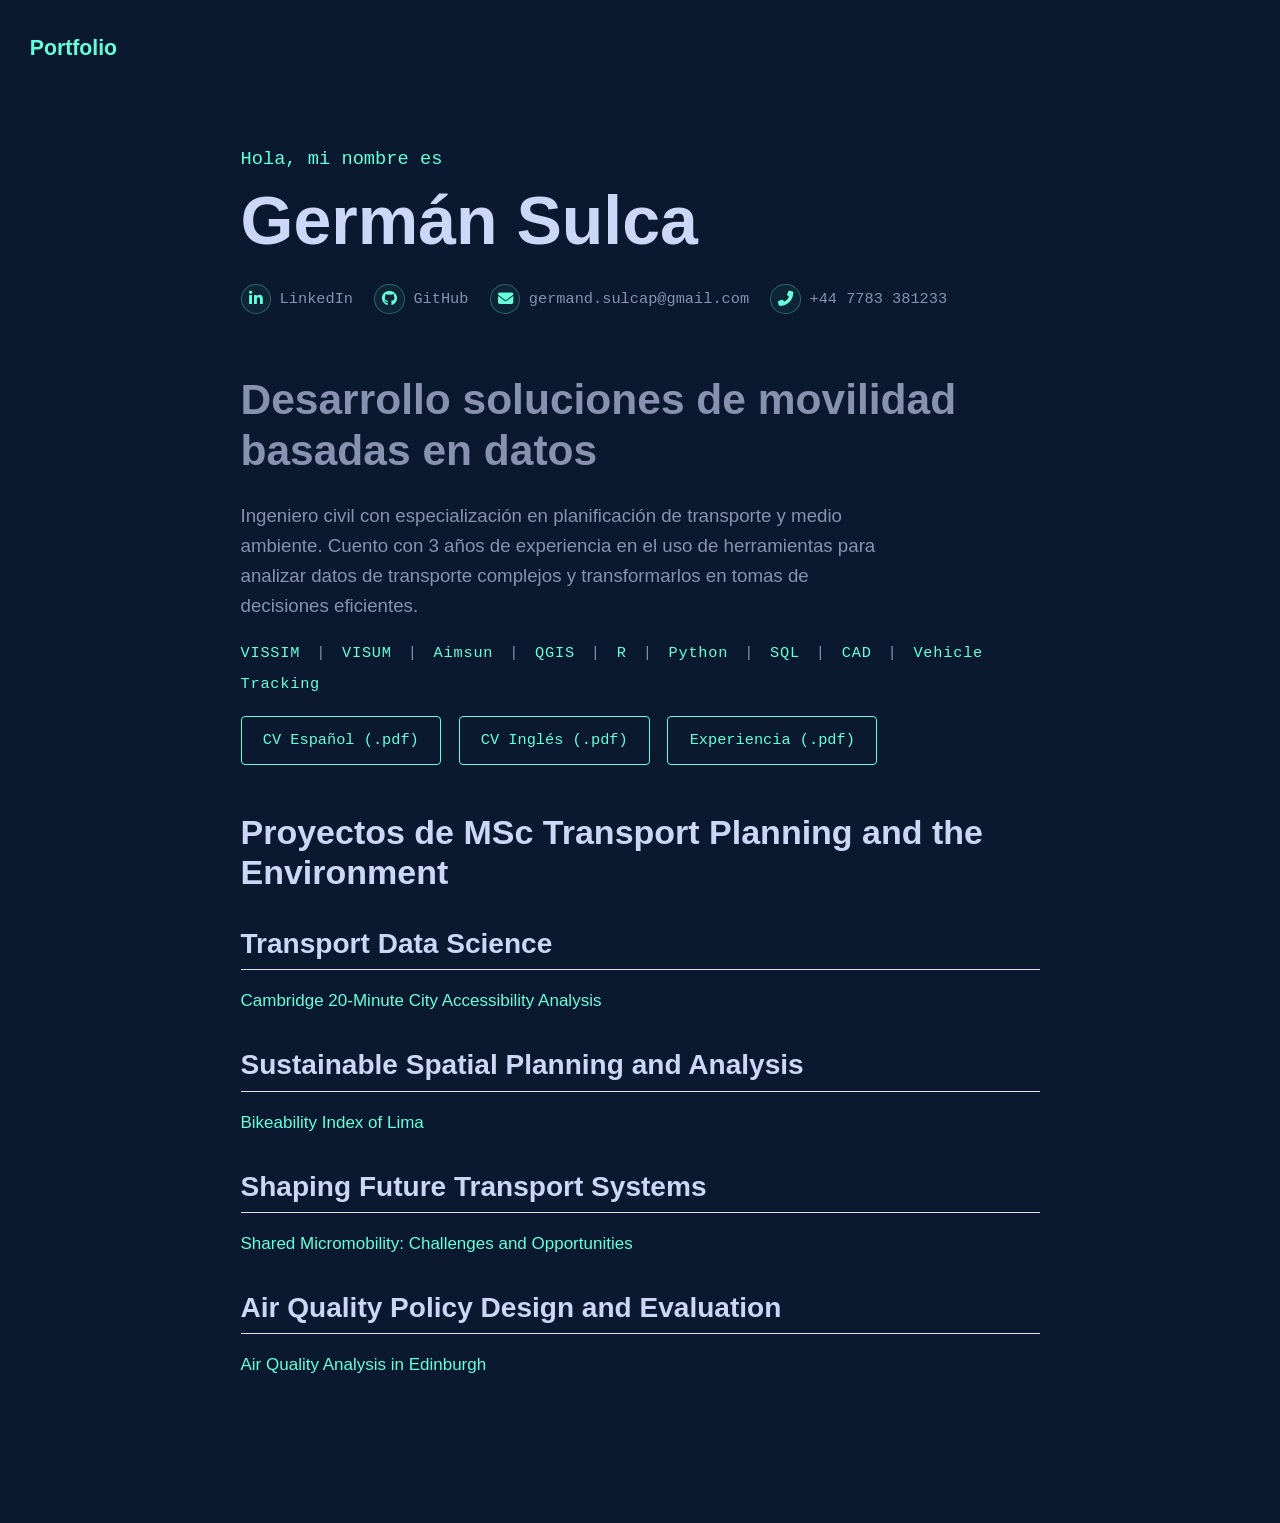
==== docs/index.html @ 1277da09 "5" ====
<!DOCTYPE html>
<html xmlns="http://www.w3.org/1999/xhtml" lang="en" xml:lang="en"><head>

<meta charset="utf-8">
<meta name="generator" content="quarto-1.8.27">

<meta name="viewport" content="width=device-width, initial-scale=1.0, user-scalable=yes">


<title>Portfolio</title>
<style>
code{white-space: pre-wrap;}
span.smallcaps{font-variant: small-caps;}
div.columns{display: flex; gap: min(4vw, 1.5em);}
div.column{flex: auto; overflow-x: auto;}
div.hanging-indent{margin-left: 1.5em; text-indent: -1.5em;}
ul.task-list{list-style: none;}
ul.task-list li input[type="checkbox"] {
  width: 0.8em;
  margin: 0 0.8em 0.2em -1em; /* quarto-specific, see https://github.com/quarto-dev/quarto-cli/issues/4556 */ 
  vertical-align: middle;
}
</style>


<script src="site_libs/quarto-nav/quarto-nav.js"></script>
<script src="site_libs/quarto-nav/headroom.min.js"></script>
<script src="site_libs/clipboard/clipboard.min.js"></script>
<script src="site_libs/quarto-search/autocomplete.umd.js"></script>
<script src="site_libs/quarto-search/fuse.min.js"></script>
<script src="site_libs/quarto-search/quarto-search.js"></script>
<meta name="quarto:offset" content="./">
<script src="site_libs/quarto-html/quarto.js" type="module"></script>
<script src="site_libs/quarto-html/tabsets/tabsets.js" type="module"></script>
<script src="site_libs/quarto-html/axe/axe-check.js" type="module"></script>
<script src="site_libs/quarto-html/popper.min.js"></script>
<script src="site_libs/quarto-html/tippy.umd.min.js"></script>
<script src="site_libs/quarto-html/anchor.min.js"></script>
<link href="site_libs/quarto-html/tippy.css" rel="stylesheet">
<link href="site_libs/quarto-html/quarto-syntax-highlighting-ed96de9b727972fe78a7b5d16c58bf87.css" rel="stylesheet" id="quarto-text-highlighting-styles">
<script src="site_libs/bootstrap/bootstrap.min.js"></script>
<link href="site_libs/bootstrap/bootstrap-icons.css" rel="stylesheet">
<link href="site_libs/bootstrap/bootstrap-29f7817ae2d0412e70c1a08f14d8c6cd.min.css" rel="stylesheet" append-hash="true" id="quarto-bootstrap" data-mode="light">
<script id="quarto-search-options" type="application/json">{
  "location": "navbar",
  "copy-button": false,
  "collapse-after": 3,
  "panel-placement": "end",
  "type": "overlay",
  "limit": 50,
  "keyboard-shortcut": [
    "f",
    "/",
    "s"
  ],
  "show-item-context": false,
  "language": {
    "search-no-results-text": "No results",
    "search-matching-documents-text": "matching documents",
    "search-copy-link-title": "Copy link to search",
    "search-hide-matches-text": "Hide additional matches",
    "search-more-match-text": "more match in this document",
    "search-more-matches-text": "more matches in this document",
    "search-clear-button-title": "Clear",
    "search-text-placeholder": "",
    "search-detached-cancel-button-title": "Cancel",
    "search-submit-button-title": "Submit",
    "search-label": "Search"
  }
}</script>
<link rel="stylesheet" href="https://cdnjs.cloudflare.com/ajax/libs/font-awesome/6.4.0/css/all.min.css">


<link rel="stylesheet" href="styles.css">
</head>

<body class="nav-fixed fullcontent quarto-light">

<div id="quarto-search-results"></div>
  <header id="quarto-header" class="headroom fixed-top">
    <nav class="navbar navbar-expand-lg " data-bs-theme="dark">
      <div class="navbar-container container-fluid">
      <div class="navbar-brand-container mx-auto">
    <a class="navbar-brand" href="./index.html">
    <span class="navbar-title">Portfolio</span>
    </a>
  </div>
        <div class="quarto-navbar-tools tools-end">
</div>
          <div id="quarto-search" class="" title="Search"></div>
      </div> <!-- /container-fluid -->
    </nav>
</header>
<!-- content -->
<div id="quarto-content" class="quarto-container page-columns page-rows-contents page-layout-article page-navbar">
<!-- sidebar -->
<!-- margin-sidebar -->
    
<!-- main -->
<main class="content" id="quarto-document-content"><header id="title-block-header" class="quarto-title-block"></header>




<div style="max-width: 800px; margin-top: 3rem; margin-bottom: 4rem;">
<p class="intro-saludo">
Hola, mi nombre es
</p>
<div class="intro-nombre">
Germán Sulca
</div>
<!-- 4 Iconos de Contacto Debajo de la Presentación -->
<div class="contacto-iconos">
<p><!-- LinkedIn --> <a href="https://www.linkedin.com/in/german-sulca" target="_blank" class="icono-item"> <span class="fa-stack"><i class="fab fa-linkedin-in"></i></span> <span>LinkedIn</span> </a></p>
<p><!-- GitHub --> <a href="https://github.com/weemuk" target="_blank" class="icono-item"> <span class="fa-stack"><i class="fab fa-github"></i></span> <span>GitHub</span> </a></p>
<p><!-- Mail --> <a href="mailto:germand.sulcap@gmail.com" class="icono-item"> <span class="fa-stack"><i class="fas fa-envelope"></i></span> <span>germand.sulcap@gmail.com</span> </a></p>
<p><!-- Móvil --> <a href="tel:+447783381233" class="icono-item"> <span class="fa-stack"><i class="fas fa-phone-alt"></i></span> <span>+44 7783 381233</span> </a></p>
</div>
<div class="intro-subtitulo">
Desarrollo soluciones de movilidad basadas en datos
</div>
<p style="font-size: 1.1rem; max-width: 650px; margin-top: 1.5rem;">
Ingeniero civil con especialización en planificación de transporte y medio ambiente. Cuento con 3 años de experiencia en el uso de herramientas para analizar datos de transporte complejos y transformarlos en tomas de decisiones eficientes.
</p>
<!-- Tira de herramientas -->
<div style="font-family: monospace; font-size: 0.9rem; color: #64ffda; letter-spacing: 0.05em; line-height: 2;">
<p>VISSIM <span style="color: #8892b0; margin: 0 6px;">|</span> VISUM <span style="color: #8892b0; margin: 0 6px;">|</span> Aimsun <span style="color: #8892b0; margin: 0 6px;">|</span> QGIS <span style="color: #8892b0; margin: 0 6px;">|</span> R <span style="color: #8892b0; margin: 0 6px;">|</span> Python <span style="color: #8892b0; margin: 0 6px;">|</span> SQL <span style="color: #8892b0; margin: 0 6px;">|</span> CAD <span style="color: #8892b0; margin: 0 6px;">|</span> Vehicle Tracking</p>
</div>
<!-- Botones de CV y Presentación -->
<div>
<p><a href="cv/cv_German_ES.pdf" target="_blank" class="btn-portfolio">CV Español (.pdf)</a> <a href="cv/cv_German_EN.pdf" target="_blank" class="btn-portfolio">CV Inglés (.pdf)</a> <a href="cv/Presentacion.pdf" target="_blank" class="btn-portfolio">Experiencia (.pdf)</a></p>
</div>
<section id="proyectos-de-msc-transport-planning-and-the-environment" class="level1">
<h1>Proyectos de MSc Transport Planning and the Environment</h1>
<section id="transport-data-science" class="level2">
<h2 class="anchored" data-anchor-id="transport-data-science">Transport Data Science</h2>
<p><a href="data-science/tds.html">Cambridge 20-Minute City Accessibility Analysis</a></p>
</section>
<section id="sustainable-spatial-planning-and-analysis" class="level2">
<h2 class="anchored" data-anchor-id="sustainable-spatial-planning-and-analysis">Sustainable Spatial Planning and Analysis</h2>
<p><a href="spatial-analysis/sspa.html">Bikeability Index of Lima</a></p>
</section>
<section id="shaping-future-transport-systems" class="level2">
<h2 class="anchored" data-anchor-id="shaping-future-transport-systems">Shaping Future Transport Systems</h2>
<p><a href="shaping/shaping.html">Shared Micromobility: Challenges and Opportunities</a></p>
</section>
<section id="air-quality-policy-design-and-evaluation" class="level2">
<h2 class="anchored" data-anchor-id="air-quality-policy-design-and-evaluation">Air Quality Policy Design and Evaluation</h2>
<p><a href="air-quality/AQ.html">Air Quality Analysis in Edinburgh</a></p>


</section>
</section>
</div>

</main> <!-- /main -->
<script id="quarto-html-after-body" type="application/javascript">
  window.document.addEventListener("DOMContentLoaded", function (event) {
    const icon = "";
    const anchorJS = new window.AnchorJS();
    anchorJS.options = {
      placement: 'right',
      icon: icon
    };
    anchorJS.add('.anchored');
    const isCodeAnnotation = (el) => {
      for (const clz of el.classList) {
        if (clz.startsWith('code-annotation-')) {                     
          return true;
        }
      }
      return false;
    }
    const onCopySuccess = function(e) {
      // button target
      const button = e.trigger;
      // don't keep focus
      button.blur();
      // flash "checked"
      button.classList.add('code-copy-button-checked');
      var currentTitle = button.getAttribute("title");
      button.setAttribute("title", "Copied!");
      let tooltip;
      if (window.bootstrap) {
        button.setAttribute("data-bs-toggle", "tooltip");
        button.setAttribute("data-bs-placement", "left");
        button.setAttribute("data-bs-title", "Copied!");
        tooltip = new bootstrap.Tooltip(button, 
          { trigger: "manual", 
            customClass: "code-copy-button-tooltip",
            offset: [0, -8]});
        tooltip.show();    
      }
      setTimeout(function() {
        if (tooltip) {
          tooltip.hide();
          button.removeAttribute("data-bs-title");
          button.removeAttribute("data-bs-toggle");
          button.removeAttribute("data-bs-placement");
        }
        button.setAttribute("title", currentTitle);
        button.classList.remove('code-copy-button-checked');
      }, 1000);
      // clear code selection
      e.clearSelection();
    }
    const getTextToCopy = function(trigger) {
      const outerScaffold = trigger.parentElement.cloneNode(true);
      const codeEl = outerScaffold.querySelector('code');
      for (const childEl of codeEl.children) {
        if (isCodeAnnotation(childEl)) {
          childEl.remove();
        }
      }
      return codeEl.innerText;
    }
    const clipboard = new window.ClipboardJS('.code-copy-button:not([data-in-quarto-modal])', {
      text: getTextToCopy
    });
    clipboard.on('success', onCopySuccess);
    if (window.document.getElementById('quarto-embedded-source-code-modal')) {
      const clipboardModal = new window.ClipboardJS('.code-copy-button[data-in-quarto-modal]', {
        text: getTextToCopy,
        container: window.document.getElementById('quarto-embedded-source-code-modal')
      });
      clipboardModal.on('success', onCopySuccess);
    }
      var localhostRegex = new RegExp(/^(?:http|https):\/\/localhost\:?[0-9]*\//);
      var mailtoRegex = new RegExp(/^mailto:/);
        var filterRegex = new RegExp('/' + window.location.host + '/');
      var isInternal = (href) => {
          return filterRegex.test(href) || localhostRegex.test(href) || mailtoRegex.test(href);
      }
      // Inspect non-navigation links and adorn them if external
     var links = window.document.querySelectorAll('a[href]:not(.nav-link):not(.navbar-brand):not(.toc-action):not(.sidebar-link):not(.sidebar-item-toggle):not(.pagination-link):not(.no-external):not([aria-hidden]):not(.dropdown-item):not(.quarto-navigation-tool):not(.about-link)');
      for (var i=0; i<links.length; i++) {
        const link = links[i];
        if (!isInternal(link.href)) {
          // undo the damage that might have been done by quarto-nav.js in the case of
          // links that we want to consider external
          if (link.dataset.originalHref !== undefined) {
            link.href = link.dataset.originalHref;
          }
        }
      }
    function tippyHover(el, contentFn, onTriggerFn, onUntriggerFn) {
      const config = {
        allowHTML: true,
        maxWidth: 500,
        delay: 100,
        arrow: false,
        appendTo: function(el) {
            return el.parentElement;
        },
        interactive: true,
        interactiveBorder: 10,
        theme: 'quarto',
        placement: 'bottom-start',
      };
      if (contentFn) {
        config.content = contentFn;
      }
      if (onTriggerFn) {
        config.onTrigger = onTriggerFn;
      }
      if (onUntriggerFn) {
        config.onUntrigger = onUntriggerFn;
      }
      window.tippy(el, config); 
    }
    const noterefs = window.document.querySelectorAll('a[role="doc-noteref"]');
    for (var i=0; i<noterefs.length; i++) {
      const ref = noterefs[i];
      tippyHover(ref, function() {
        // use id or data attribute instead here
        let href = ref.getAttribute('data-footnote-href') || ref.getAttribute('href');
        try { href = new URL(href).hash; } catch {}
        const id = href.replace(/^#\/?/, "");
        const note = window.document.getElementById(id);
        if (note) {
          return note.innerHTML;
        } else {
          return "";
        }
      });
    }
    const xrefs = window.document.querySelectorAll('a.quarto-xref');
    const processXRef = (id, note) => {
      // Strip column container classes
      const stripColumnClz = (el) => {
        el.classList.remove("page-full", "page-columns");
        if (el.children) {
          for (const child of el.children) {
            stripColumnClz(child);
          }
        }
      }
      stripColumnClz(note)
      if (id === null || id.startsWith('sec-')) {
        // Special case sections, only their first couple elements
        const container = document.createElement("div");
        if (note.children && note.children.length > 2) {
          container.appendChild(note.children[0].cloneNode(true));
          for (let i = 1; i < note.children.length; i++) {
            const child = note.children[i];
            if (child.tagName === "P" && child.innerText === "") {
              continue;
            } else {
              container.appendChild(child.cloneNode(true));
              break;
            }
          }
          if (window.Quarto?.typesetMath) {
            window.Quarto.typesetMath(container);
          }
          return container.innerHTML
        } else {
          if (window.Quarto?.typesetMath) {
            window.Quarto.typesetMath(note);
          }
          return note.innerHTML;
        }
      } else {
        // Remove any anchor links if they are present
        const anchorLink = note.querySelector('a.anchorjs-link');
        if (anchorLink) {
          anchorLink.remove();
        }
        if (window.Quarto?.typesetMath) {
          window.Quarto.typesetMath(note);
        }
        if (note.classList.contains("callout")) {
          return note.outerHTML;
        } else {
          return note.innerHTML;
        }
      }
    }
    for (var i=0; i<xrefs.length; i++) {
      const xref = xrefs[i];
      tippyHover(xref, undefined, function(instance) {
        instance.disable();
        let url = xref.getAttribute('href');
        let hash = undefined; 
        if (url.startsWith('#')) {
          hash = url;
        } else {
          try { hash = new URL(url).hash; } catch {}
        }
        if (hash) {
          const id = hash.replace(/^#\/?/, "");
          const note = window.document.getElementById(id);
          if (note !== null) {
            try {
              const html = processXRef(id, note.cloneNode(true));
              instance.setContent(html);
            } finally {
              instance.enable();
              instance.show();
            }
          } else {
            // See if we can fetch this
            fetch(url.split('#')[0])
            .then(res => res.text())
            .then(html => {
              const parser = new DOMParser();
              const htmlDoc = parser.parseFromString(html, "text/html");
              const note = htmlDoc.getElementById(id);
              if (note !== null) {
                const html = processXRef(id, note);
                instance.setContent(html);
              } 
            }).finally(() => {
              instance.enable();
              instance.show();
            });
          }
        } else {
          // See if we can fetch a full url (with no hash to target)
          // This is a special case and we should probably do some content thinning / targeting
          fetch(url)
          .then(res => res.text())
          .then(html => {
            const parser = new DOMParser();
            const htmlDoc = parser.parseFromString(html, "text/html");
            const note = htmlDoc.querySelector('main.content');
            if (note !== null) {
              // This should only happen for chapter cross references
              // (since there is no id in the URL)
              // remove the first header
              if (note.children.length > 0 && note.children[0].tagName === "HEADER") {
                note.children[0].remove();
              }
              const html = processXRef(null, note);
              instance.setContent(html);
            } 
          }).finally(() => {
            instance.enable();
            instance.show();
          });
        }
      }, function(instance) {
      });
    }
        let selectedAnnoteEl;
        const selectorForAnnotation = ( cell, annotation) => {
          let cellAttr = 'data-code-cell="' + cell + '"';
          let lineAttr = 'data-code-annotation="' +  annotation + '"';
          const selector = 'span[' + cellAttr + '][' + lineAttr + ']';
          return selector;
        }
        const selectCodeLines = (annoteEl) => {
          const doc = window.document;
          const targetCell = annoteEl.getAttribute("data-target-cell");
          const targetAnnotation = annoteEl.getAttribute("data-target-annotation");
          const annoteSpan = window.document.querySelector(selectorForAnnotation(targetCell, targetAnnotation));
          const lines = annoteSpan.getAttribute("data-code-lines").split(",");
          const lineIds = lines.map((line) => {
            return targetCell + "-" + line;
          })
          let top = null;
          let height = null;
          let parent = null;
          if (lineIds.length > 0) {
              //compute the position of the single el (top and bottom and make a div)
              const el = window.document.getElementById(lineIds[0]);
              top = el.offsetTop;
              height = el.offsetHeight;
              parent = el.parentElement.parentElement;
            if (lineIds.length > 1) {
              const lastEl = window.document.getElementById(lineIds[lineIds.length - 1]);
              const bottom = lastEl.offsetTop + lastEl.offsetHeight;
              height = bottom - top;
            }
            if (top !== null && height !== null && parent !== null) {
              // cook up a div (if necessary) and position it 
              let div = window.document.getElementById("code-annotation-line-highlight");
              if (div === null) {
                div = window.document.createElement("div");
                div.setAttribute("id", "code-annotation-line-highlight");
                div.style.position = 'absolute';
                parent.appendChild(div);
              }
              div.style.top = top - 2 + "px";
              div.style.height = height + 4 + "px";
              div.style.left = 0;
              let gutterDiv = window.document.getElementById("code-annotation-line-highlight-gutter");
              if (gutterDiv === null) {
                gutterDiv = window.document.createElement("div");
                gutterDiv.setAttribute("id", "code-annotation-line-highlight-gutter");
                gutterDiv.style.position = 'absolute';
                const codeCell = window.document.getElementById(targetCell);
                const gutter = codeCell.querySelector('.code-annotation-gutter');
                gutter.appendChild(gutterDiv);
              }
              gutterDiv.style.top = top - 2 + "px";
              gutterDiv.style.height = height + 4 + "px";
            }
            selectedAnnoteEl = annoteEl;
          }
        };
        const unselectCodeLines = () => {
          const elementsIds = ["code-annotation-line-highlight", "code-annotation-line-highlight-gutter"];
          elementsIds.forEach((elId) => {
            const div = window.document.getElementById(elId);
            if (div) {
              div.remove();
            }
          });
          selectedAnnoteEl = undefined;
        };
          // Handle positioning of the toggle
      window.addEventListener(
        "resize",
        throttle(() => {
          elRect = undefined;
          if (selectedAnnoteEl) {
            selectCodeLines(selectedAnnoteEl);
          }
        }, 10)
      );
      function throttle(fn, ms) {
      let throttle = false;
      let timer;
        return (...args) => {
          if(!throttle) { // first call gets through
              fn.apply(this, args);
              throttle = true;
          } else { // all the others get throttled
              if(timer) clearTimeout(timer); // cancel #2
              timer = setTimeout(() => {
                fn.apply(this, args);
                timer = throttle = false;
              }, ms);
          }
        };
      }
        // Attach click handler to the DT
        const annoteDls = window.document.querySelectorAll('dt[data-target-cell]');
        for (const annoteDlNode of annoteDls) {
          annoteDlNode.addEventListener('click', (event) => {
            const clickedEl = event.target;
            if (clickedEl !== selectedAnnoteEl) {
              unselectCodeLines();
              const activeEl = window.document.querySelector('dt[data-target-cell].code-annotation-active');
              if (activeEl) {
                activeEl.classList.remove('code-annotation-active');
              }
              selectCodeLines(clickedEl);
              clickedEl.classList.add('code-annotation-active');
            } else {
              // Unselect the line
              unselectCodeLines();
              clickedEl.classList.remove('code-annotation-active');
            }
          });
        }
    const findCites = (el) => {
      const parentEl = el.parentElement;
      if (parentEl) {
        const cites = parentEl.dataset.cites;
        if (cites) {
          return {
            el,
            cites: cites.split(' ')
          };
        } else {
          return findCites(el.parentElement)
        }
      } else {
        return undefined;
      }
    };
    var bibliorefs = window.document.querySelectorAll('a[role="doc-biblioref"]');
    for (var i=0; i<bibliorefs.length; i++) {
      const ref = bibliorefs[i];
      const citeInfo = findCites(ref);
      if (citeInfo) {
        tippyHover(citeInfo.el, function() {
          var popup = window.document.createElement('div');
          citeInfo.cites.forEach(function(cite) {
            var citeDiv = window.document.createElement('div');
            citeDiv.classList.add('hanging-indent');
            citeDiv.classList.add('csl-entry');
            var biblioDiv = window.document.getElementById('ref-' + cite);
            if (biblioDiv) {
              citeDiv.innerHTML = biblioDiv.innerHTML;
            }
            popup.appendChild(citeDiv);
          });
          return popup.innerHTML;
        });
      }
    }
  });
  </script>
</div> <!-- /content -->




</body></html>
---- docs/styles.css ----
/* Fondo azul marino profundo y color base de texto */
body {
  background-color: #0a192f !important;
  color: #8892b0 !important;
  font-family: -apple-system, BlinkMacSystemFont, "Segoe UI", Roboto, Helvetica, Arial, sans-serif;
  line-height: 1.6;
}

/* Títulos principales en blanco azulado claro */
h1, h2, h3, h4 {
  color: #ccd6f6 !important;
  font-weight: 700;
}

/* Enlaces normales en verde/cian */
a {
  color: #64ffda;
  text-decoration: none;
  transition: all 0.2s ease-in-out;
}

a:hover {
  color: #64ffda;
  text-decoration: underline;
}

/* Barra superior y botones de LinkedIn, GitHub y Correo */
.navbar {
  background-color: #0a192f !important;
  border-bottom: none;
  padding-top: 1.5rem;
}

.navbar-brand {
  color: #64ffda !important;
  font-weight: bold;
}

.navbar-nav .nav-link {
  color: #64ffda !important;
  border: 1px solid #64ffda;
  border-radius: 4px;
  padding: 0.4rem 0.9rem !important;
  margin-left: 0.75rem;
  font-family: monospace;
  font-size: 0.9rem;
}

.navbar-nav .nav-link:hover {
  background-color: rgba(100, 255, 218, 0.1);
  text-decoration: none;
}

/* Clases para el tamaño y color de la introducción */
.intro-saludo {
  color: #64ffda;
  font-family: monospace;
  font-size: 1.1rem;
  margin-bottom: 0.5rem;
}

.intro-nombre {
  color: #ccd6f6;
  font-size: 4rem;
  font-weight: 800;
  line-height: 1.1;
  margin-bottom: 0.5rem;
}

.intro-subtitulo {
  color: #8892b0;
  font-size: 2.5rem;
  font-weight: 700;
  line-height: 1.2;
  margin-bottom: 1.5rem;
}

/* Botones de acción (CVs y Presentación) */
.btn-portfolio {
  display: inline-block;
  color: #64ffda !important;
  border: 1px solid #64ffda;
  border-radius: 4px;
  padding: 0.65rem 1.25rem;
  margin-right: 0.75rem;
  margin-bottom: 0.75rem;
  font-family: monospace;
  font-size: 0.9rem;
  text-decoration: none !important;
  transition: background-color 0.2s ease-in-out, transform 0.2s ease-in-out;
}

.btn-portfolio:hover {
  background-color: rgba(100, 255, 218, 0.1);
  transform: translateY(-2px);
}

/* Contenedor para los iconos de contacto */
.contacto-iconos {
  display: flex;
  flex-wrap: wrap;
  gap: 1.25rem;
  margin-top: 1.5rem;
  margin-bottom: 2.5rem;
  align-items: center;
}

/* Estilo individual de cada enlace con icono */
.icono-item {
  display: inline-flex;
  align-items: center;
  gap: 0.5rem;
  color: #8892b0 !important;
  font-family: monospace;
  font-size: 0.9rem;
  text-decoration: none !important;
  transition: all 0.2s ease-in-out;
}

/* Círculo contenedor del icono */
.icono-item .fa-stack {
  width: 2em;
  height: 2em;
  line-height: 2em;
  background-color: rgba(100, 255, 218, 0.05);
  border: 1px solid rgba(100, 255, 218, 0.3);
  border-radius: 50%;
  text-align: center;
  color: #64ffda;
  transition: all 0.2s ease-in-out;
}

/* Efecto hover (al pasar el cursor) */
.icono-item:hover {
  color: #64ffda !important;
}

.icono-item:hover .fa-stack {
  background-color: rgba(100, 255, 218, 0.15);
  border-color: #64ffda;
  transform: translateY(-2px);
}
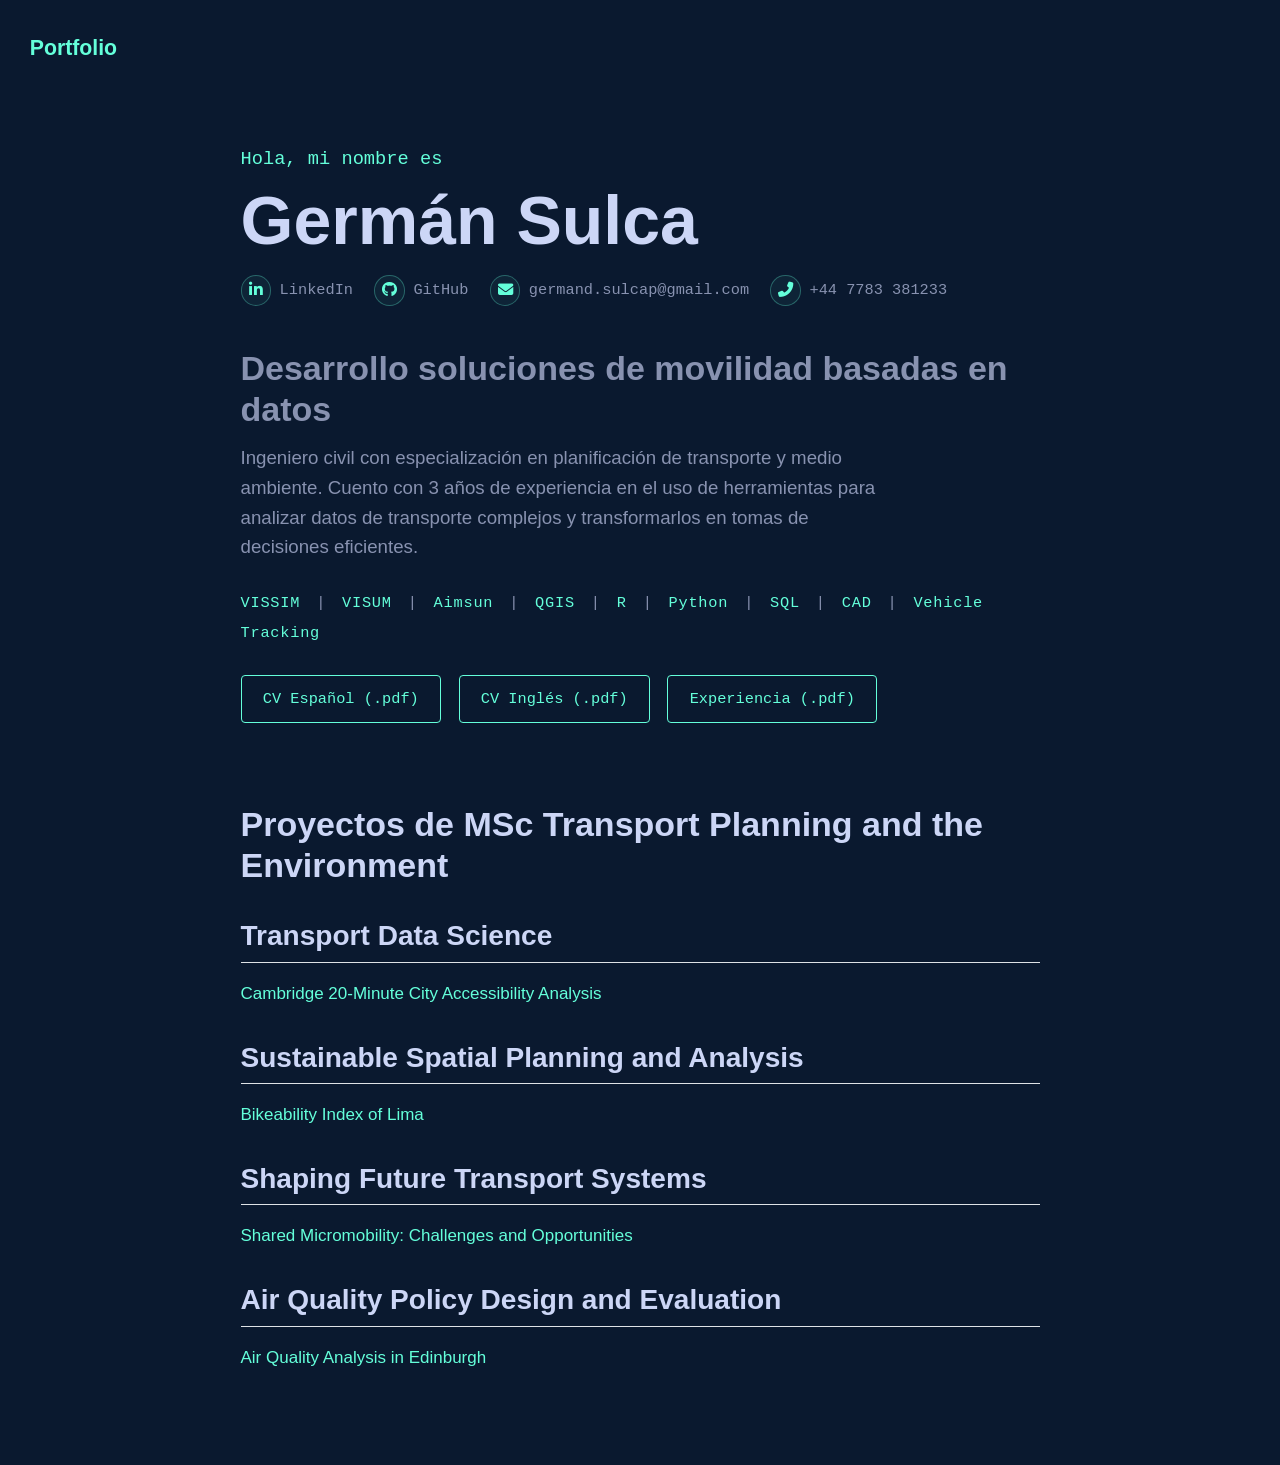
==== commit 08738835: "6" ====
--- a/docs/index.html
+++ b/docs/index.html
@@ -109,26 +109,27 @@
 <div class="intro-nombre">
 Germán Sulca
 </div>
-<!-- 4 Iconos de Contacto Debajo de la Presentación -->
+<!-- 4 Iconos de Contacto justo debajo del nombre -->
 <div class="contacto-iconos">
-<p><!-- LinkedIn --> <a href="https://www.linkedin.com/in/german-sulca" target="_blank" class="icono-item"> <span class="fa-stack"><i class="fab fa-linkedin-in"></i></span> <span>LinkedIn</span> </a></p>
-<p><!-- GitHub --> <a href="https://github.com/weemuk" target="_blank" class="icono-item"> <span class="fa-stack"><i class="fab fa-github"></i></span> <span>GitHub</span> </a></p>
-<p><!-- Mail --> <a href="mailto:germand.sulcap@gmail.com" class="icono-item"> <span class="fa-stack"><i class="fas fa-envelope"></i></span> <span>germand.sulcap@gmail.com</span> </a></p>
-<p><!-- Móvil --> <a href="tel:+447783381233" class="icono-item"> <span class="fa-stack"><i class="fas fa-phone-alt"></i></span> <span>+44 7783 381233</span> </a></p>
+<p><a href="https://www.linkedin.com/in/german-sulca" target="_blank" class="icono-item"> <span class="fa-stack"><i class="fab fa-linkedin-in"></i></span> <span>LinkedIn</span> </a></p>
+<p><a href="https://github.com/weemuk" target="_blank" class="icono-item"> <span class="fa-stack"><i class="fab fa-github"></i></span> <span>GitHub</span> </a></p>
+<p><a href="mailto:germand.sulcap@gmail.com" class="icono-item"> <span class="fa-stack"><i class="fas fa-envelope"></i></span> <span>germand.sulcap@gmail.com</span> </a></p>
+<p><a href="tel:+447783381233" class="icono-item"> <span class="fa-stack"><i class="fas fa-phone-alt"></i></span> <span>+44 7783 381233</span> </a></p>
 </div>
 <div class="intro-subtitulo">
 Desarrollo soluciones de movilidad basadas en datos
 </div>
-<p style="font-size: 1.1rem; max-width: 650px; margin-top: 1.5rem;">
+<p class="intro-descripcion">
 Ingeniero civil con especialización en planificación de transporte y medio ambiente. Cuento con 3 años de experiencia en el uso de herramientas para analizar datos de transporte complejos y transformarlos en tomas de decisiones eficientes.
 </p>
 <!-- Tira de herramientas -->
-<div style="font-family: monospace; font-size: 0.9rem; color: #64ffda; letter-spacing: 0.05em; line-height: 2;">
+<div style="font-family: monospace; font-size: 0.9rem; color: #64ffda; letter-spacing: 0.05em; line-height: 2; margin-bottom: 1.5rem;">
 <p>VISSIM <span style="color: #8892b0; margin: 0 6px;">|</span> VISUM <span style="color: #8892b0; margin: 0 6px;">|</span> Aimsun <span style="color: #8892b0; margin: 0 6px;">|</span> QGIS <span style="color: #8892b0; margin: 0 6px;">|</span> R <span style="color: #8892b0; margin: 0 6px;">|</span> Python <span style="color: #8892b0; margin: 0 6px;">|</span> SQL <span style="color: #8892b0; margin: 0 6px;">|</span> CAD <span style="color: #8892b0; margin: 0 6px;">|</span> Vehicle Tracking</p>
 </div>
 <!-- Botones de CV y Presentación -->
 <div>
 <p><a href="cv/cv_German_ES.pdf" target="_blank" class="btn-portfolio">CV Español (.pdf)</a> <a href="cv/cv_German_EN.pdf" target="_blank" class="btn-portfolio">CV Inglés (.pdf)</a> <a href="cv/Presentacion.pdf" target="_blank" class="btn-portfolio">Experiencia (.pdf)</a></p>
+</div>
 </div>
 <section id="proyectos-de-msc-transport-planning-and-the-environment" class="level1">
 <h1>Proyectos de MSc Transport Planning and the Environment</h1>
@@ -151,7 +152,6 @@
 
 </section>
 </section>
-</div>
 
 </main> <!-- /main -->
 <script id="quarto-html-after-body" type="application/javascript">
--- a/docs/styles.css
+++ b/docs/styles.css
@@ -24,7 +24,7 @@
   text-decoration: underline;
 }
 
-/* Barra superior y botones de LinkedIn, GitHub y Correo */
+/* Barra superior minimalista */
 .navbar {
   background-color: #0a192f !important;
   border-bottom: none;
@@ -34,21 +34,6 @@
 .navbar-brand {
   color: #64ffda !important;
   font-weight: bold;
-}
-
-.navbar-nav .nav-link {
-  color: #64ffda !important;
-  border: 1px solid #64ffda;
-  border-radius: 4px;
-  padding: 0.4rem 0.9rem !important;
-  margin-left: 0.75rem;
-  font-family: monospace;
-  font-size: 0.9rem;
-}
-
-.navbar-nav .nav-link:hover {
-  background-color: rgba(100, 255, 218, 0.1);
-  text-decoration: none;
 }
 
 /* Clases para el tamaño y color de la introducción */
@@ -64,14 +49,22 @@
   font-size: 4rem;
   font-weight: 800;
   line-height: 1.1;
-  margin-bottom: 0.5rem;
+  margin-bottom: 1rem;
 }
 
 .intro-subtitulo {
   color: #8892b0;
-  font-size: 2.5rem;
+  font-size: 2rem;
   font-weight: 700;
   line-height: 1.2;
+  margin-top: 0;
+  margin-bottom: 0.75rem;
+}
+
+.intro-descripcion {
+  font-size: 1.1rem;
+  max-width: 650px;
+  margin-top: 0;
   margin-bottom: 1.5rem;
 }
 
@@ -100,8 +93,8 @@
   display: flex;
   flex-wrap: wrap;
   gap: 1.25rem;
-  margin-top: 1.5rem;
-  margin-bottom: 2.5rem;
+  margin-top: 1rem;
+  margin-bottom: 1.5rem;
   align-items: center;
 }
 
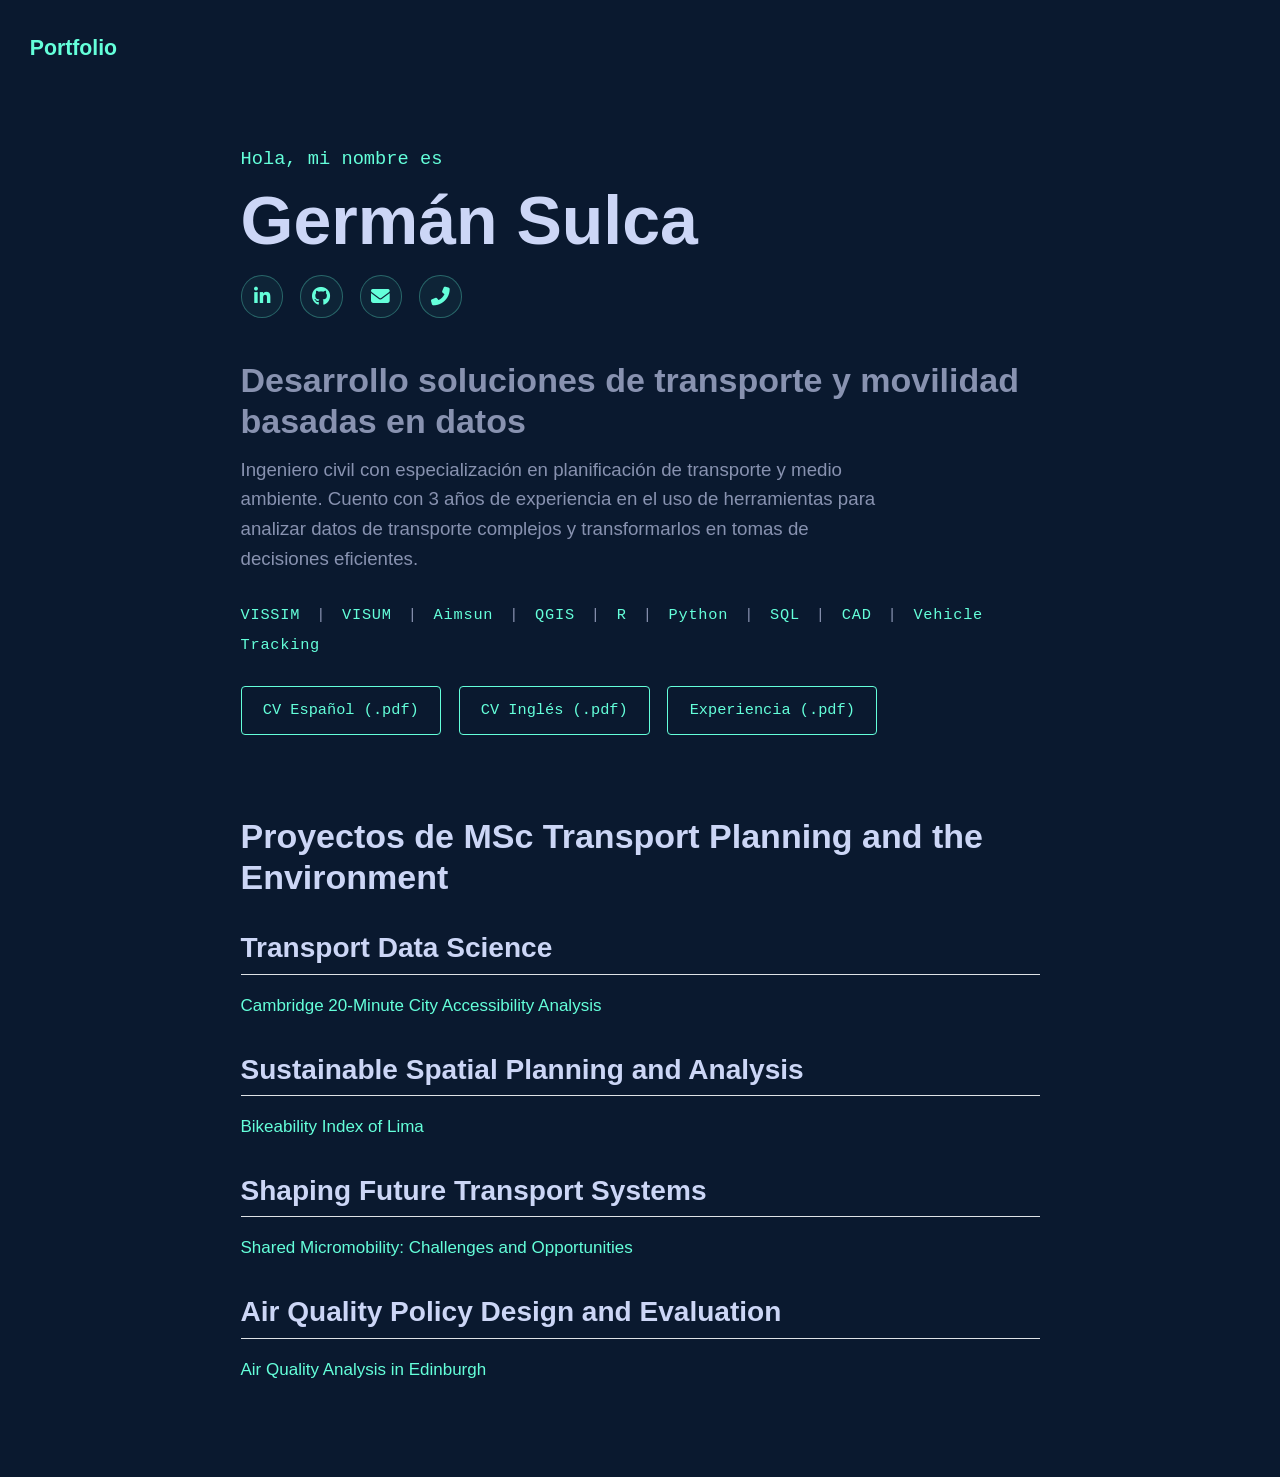
==== commit 04750a47: "last" ====
--- a/docs/index.html
+++ b/docs/index.html
@@ -109,15 +109,15 @@
 <div class="intro-nombre">
 Germán Sulca
 </div>
-<!-- 4 Iconos de Contacto justo debajo del nombre -->
+<!-- Solo Iconos de Contacto justo debajo del nombre -->
 <div class="contacto-iconos">
-<p><a href="https://www.linkedin.com/in/german-sulca" target="_blank" class="icono-item"> <span class="fa-stack"><i class="fab fa-linkedin-in"></i></span> <span>LinkedIn</span> </a></p>
-<p><a href="https://github.com/weemuk" target="_blank" class="icono-item"> <span class="fa-stack"><i class="fab fa-github"></i></span> <span>GitHub</span> </a></p>
-<p><a href="mailto:germand.sulcap@gmail.com" class="icono-item"> <span class="fa-stack"><i class="fas fa-envelope"></i></span> <span>germand.sulcap@gmail.com</span> </a></p>
-<p><a href="tel:+447783381233" class="icono-item"> <span class="fa-stack"><i class="fas fa-phone-alt"></i></span> <span>+44 7783 381233</span> </a></p>
+<p><!-- LinkedIn --> <a href="https://www.linkedin.com/in/german-sulca" target="_blank" class="icono-item" title="LinkedIn"> <i class="fab fa-linkedin-in"></i> </a></p>
+<p><!-- GitHub --> <a href="https://github.com/weemuk" target="_blank" class="icono-item" title="GitHub"> <i class="fab fa-github"></i> </a></p>
+<p><!-- Mail --> <a href="mailto:germand.sulcap@gmail.com" class="icono-item" title="Correo"> <i class="fas fa-envelope"></i> </a></p>
+<p><!-- Móvil --> <a href="tel:+447783381233" class="icono-item" title="Teléfono"> <i class="fas fa-phone-alt"></i> </a></p>
 </div>
 <div class="intro-subtitulo">
-Desarrollo soluciones de movilidad basadas en datos
+Desarrollo soluciones de transporte y movilidad basadas en datos
 </div>
 <p class="intro-descripcion">
 Ingeniero civil con especialización en planificación de transporte y medio ambiente. Cuento con 3 años de experiencia en el uso de herramientas para analizar datos de transporte complejos y transformarlos en tomas de decisiones eficientes.
--- a/docs/styles.css
+++ b/docs/styles.css
@@ -92,20 +92,24 @@
 .contacto-iconos {
   display: flex;
   flex-wrap: wrap;
-  gap: 1.25rem;
+  gap: 1rem;
   margin-top: 1rem;
   margin-bottom: 1.5rem;
   align-items: center;
 }
 
-/* Estilo individual de cada enlace con icono */
+/* Estilo individual del icono */
 .icono-item {
   display: inline-flex;
   align-items: center;
-  gap: 0.5rem;
-  color: #8892b0 !important;
-  font-family: monospace;
-  font-size: 0.9rem;
+  justify-content: center;
+  width: 2.5rem;
+  height: 2.5rem;
+  background-color: rgba(100, 255, 218, 0.05);
+  border: 1px solid rgba(100, 255, 218, 0.3);
+  border-radius: 50%;
+  color: #64ffda !important;
+  font-size: 1.1rem;
   text-decoration: none !important;
   transition: all 0.2s ease-in-out;
 }
@@ -125,11 +129,8 @@
 
 /* Efecto hover (al pasar el cursor) */
 .icono-item:hover {
-  color: #64ffda !important;
-}
-
-.icono-item:hover .fa-stack {
   background-color: rgba(100, 255, 218, 0.15);
   border-color: #64ffda;
   transform: translateY(-2px);
+  color: #64ffda !important;
 }
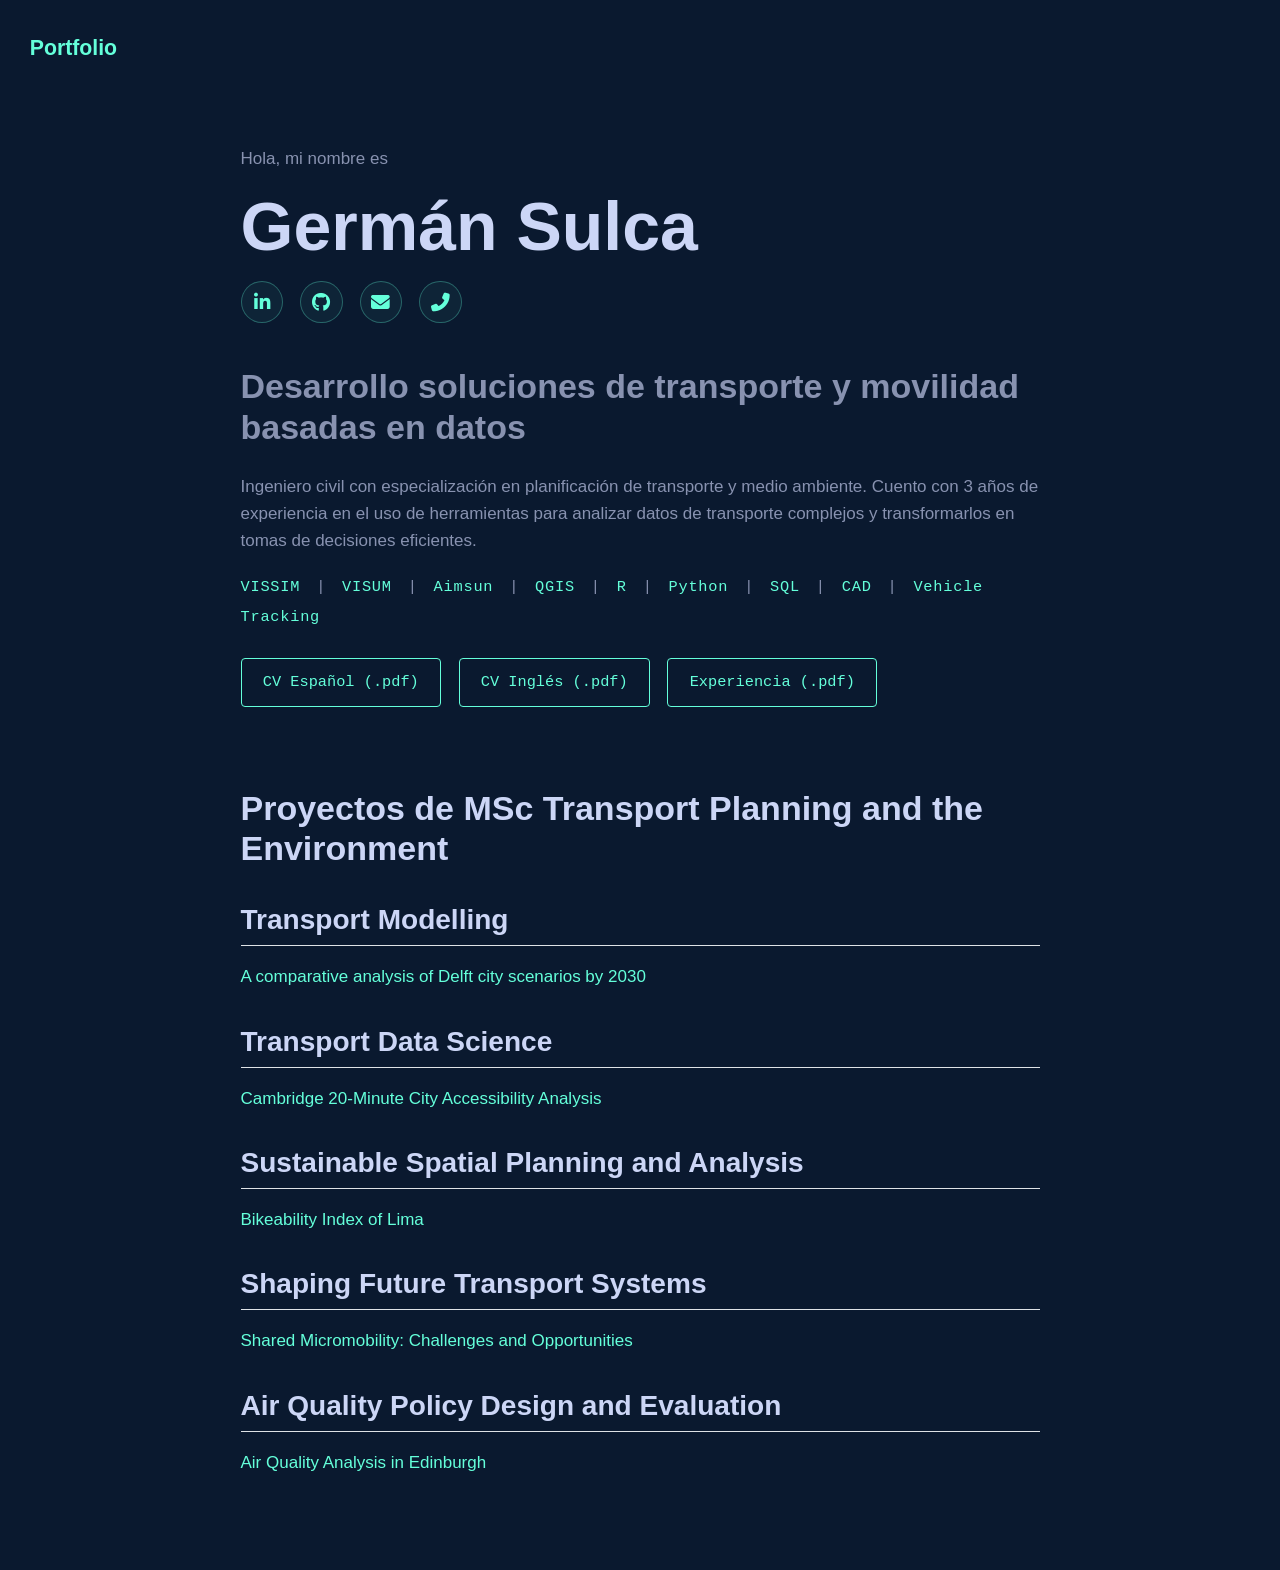
==== commit c805b0bc: "update" ====
--- a/docs/index.html
+++ b/docs/index.html
@@ -104,24 +104,28 @@
 
 <div style="max-width: 800px; margin-top: 3rem; margin-bottom: 4rem;">
 <p class="intro-saludo">
-Hola, mi nombre es
-</p>
+</p><p>Hola, mi nombre es</p>
+<p></p>
 <div class="intro-nombre">
-Germán Sulca
+<p>Germán Sulca</p>
 </div>
 <!-- Solo Iconos de Contacto justo debajo del nombre -->
 <div class="contacto-iconos">
-<p><!-- LinkedIn --> <a href="https://www.linkedin.com/in/german-sulca" target="_blank" class="icono-item" title="LinkedIn"> <i class="fab fa-linkedin-in"></i> </a></p>
-<p><!-- GitHub --> <a href="https://github.com/weemuk" target="_blank" class="icono-item" title="GitHub"> <i class="fab fa-github"></i> </a></p>
-<p><!-- Mail --> <a href="mailto:germand.sulcap@gmail.com" class="icono-item" title="Correo"> <i class="fas fa-envelope"></i> </a></p>
-<p><!-- Móvil --> <a href="tel:+447783381233" class="icono-item" title="Teléfono"> <i class="fas fa-phone-alt"></i> </a></p>
+<!-- LinkedIn -->
+<p><a href="https://www.linkedin.com/in/german-sulca" target="_blank" class="icono-item" title="LinkedIn"> <i class="fab fa-linkedin-in"></i> </a></p>
+<!-- GitHub -->
+<p><a href="https://github.com/weemuk" target="_blank" class="icono-item" title="GitHub"> <i class="fab fa-github"></i> </a></p>
+<!-- Mail -->
+<p><a href="mailto:germand.sulcap@gmail.com" class="icono-item" title="Correo"> <i class="fas fa-envelope"></i> </a></p>
+<!-- Móvil -->
+<p><a href="tel:+447783381233" class="icono-item" title="Teléfono"> <i class="fas fa-phone-alt"></i> </a></p>
 </div>
 <div class="intro-subtitulo">
-Desarrollo soluciones de transporte y movilidad basadas en datos
+<p>Desarrollo soluciones de transporte y movilidad basadas en datos</p>
 </div>
 <p class="intro-descripcion">
-Ingeniero civil con especialización en planificación de transporte y medio ambiente. Cuento con 3 años de experiencia en el uso de herramientas para analizar datos de transporte complejos y transformarlos en tomas de decisiones eficientes.
-</p>
+</p><p>Ingeniero civil con especialización en planificación de transporte y medio ambiente. Cuento con 3 años de experiencia en el uso de herramientas para analizar datos de transporte complejos y transformarlos en tomas de decisiones eficientes.</p>
+<p></p>
 <!-- Tira de herramientas -->
 <div style="font-family: monospace; font-size: 0.9rem; color: #64ffda; letter-spacing: 0.05em; line-height: 2; margin-bottom: 1.5rem;">
 <p>VISSIM <span style="color: #8892b0; margin: 0 6px;">|</span> VISUM <span style="color: #8892b0; margin: 0 6px;">|</span> Aimsun <span style="color: #8892b0; margin: 0 6px;">|</span> QGIS <span style="color: #8892b0; margin: 0 6px;">|</span> R <span style="color: #8892b0; margin: 0 6px;">|</span> Python <span style="color: #8892b0; margin: 0 6px;">|</span> SQL <span style="color: #8892b0; margin: 0 6px;">|</span> CAD <span style="color: #8892b0; margin: 0 6px;">|</span> Vehicle Tracking</p>
@@ -133,6 +137,10 @@
 </div>
 <section id="proyectos-de-msc-transport-planning-and-the-environment" class="level1">
 <h1>Proyectos de MSc Transport Planning and the Environment</h1>
+<section id="transport-modelling" class="level2">
+<h2 class="anchored" data-anchor-id="transport-modelling">Transport Modelling</h2>
+<p><a href="modelling/modelling.html">A comparative analysis of Delft city scenarios by 2030</a></p>
+</section>
 <section id="transport-data-science" class="level2">
 <h2 class="anchored" data-anchor-id="transport-data-science">Transport Data Science</h2>
 <p><a href="data-science/tds.html">Cambridge 20-Minute City Accessibility Analysis</a></p>
--- a/docs/styles.css
+++ b/docs/styles.css
@@ -114,23 +114,51 @@
   transition: all 0.2s ease-in-out;
 }
 
-/* Círculo contenedor del icono */
-.icono-item .fa-stack {
-  width: 2em;
-  height: 2em;
-  line-height: 2em;
-  background-color: rgba(100, 255, 218, 0.05);
-  border: 1px solid rgba(100, 255, 218, 0.3);
-  border-radius: 50%;
-  text-align: center;
-  color: #64ffda;
-  transition: all 0.2s ease-in-out;
-}
-
 /* Efecto hover (al pasar el cursor) */
 .icono-item:hover {
   background-color: rgba(100, 255, 218, 0.15);
   border-color: #64ffda;
   transform: translateY(-2px);
   color: #64ffda !important;
-}+}
+
+/* Compact single-line table formatting */
+.compact-table table {
+  width: 100%;
+  border-collapse: collapse;
+}
+
+.compact-table th {
+  text-align: center !important;
+  vertical-align: middle !important;
+  line-height: 1.3;
+  padding: 0.6rem 0.5rem;
+}
+
+.compact-table td {
+  white-space: nowrap !important;
+  padding: 0.5rem 0.6rem;
+}
+
+/* Fix white background boxes on references and bibliographies */
+#refs, 
+.references, 
+.csl-bib-body, 
+.csl-entry {
+  background-color: transparent !important;
+  color: #8892b0 !important;
+}
+
+/* High-specificity override for Quarto bibliography and reference links */
+div#refs a, 
+.references a, 
+.csl-entry a {
+  color: #64ffda !important;
+  text-decoration: none; /* optional: removes underline if desired */
+}
+
+div#refs a:hover, 
+.references a:hover, 
+.csl-entry a:hover {
+  color: #5218d3 !important; /* optional hover color adjustment */
+}
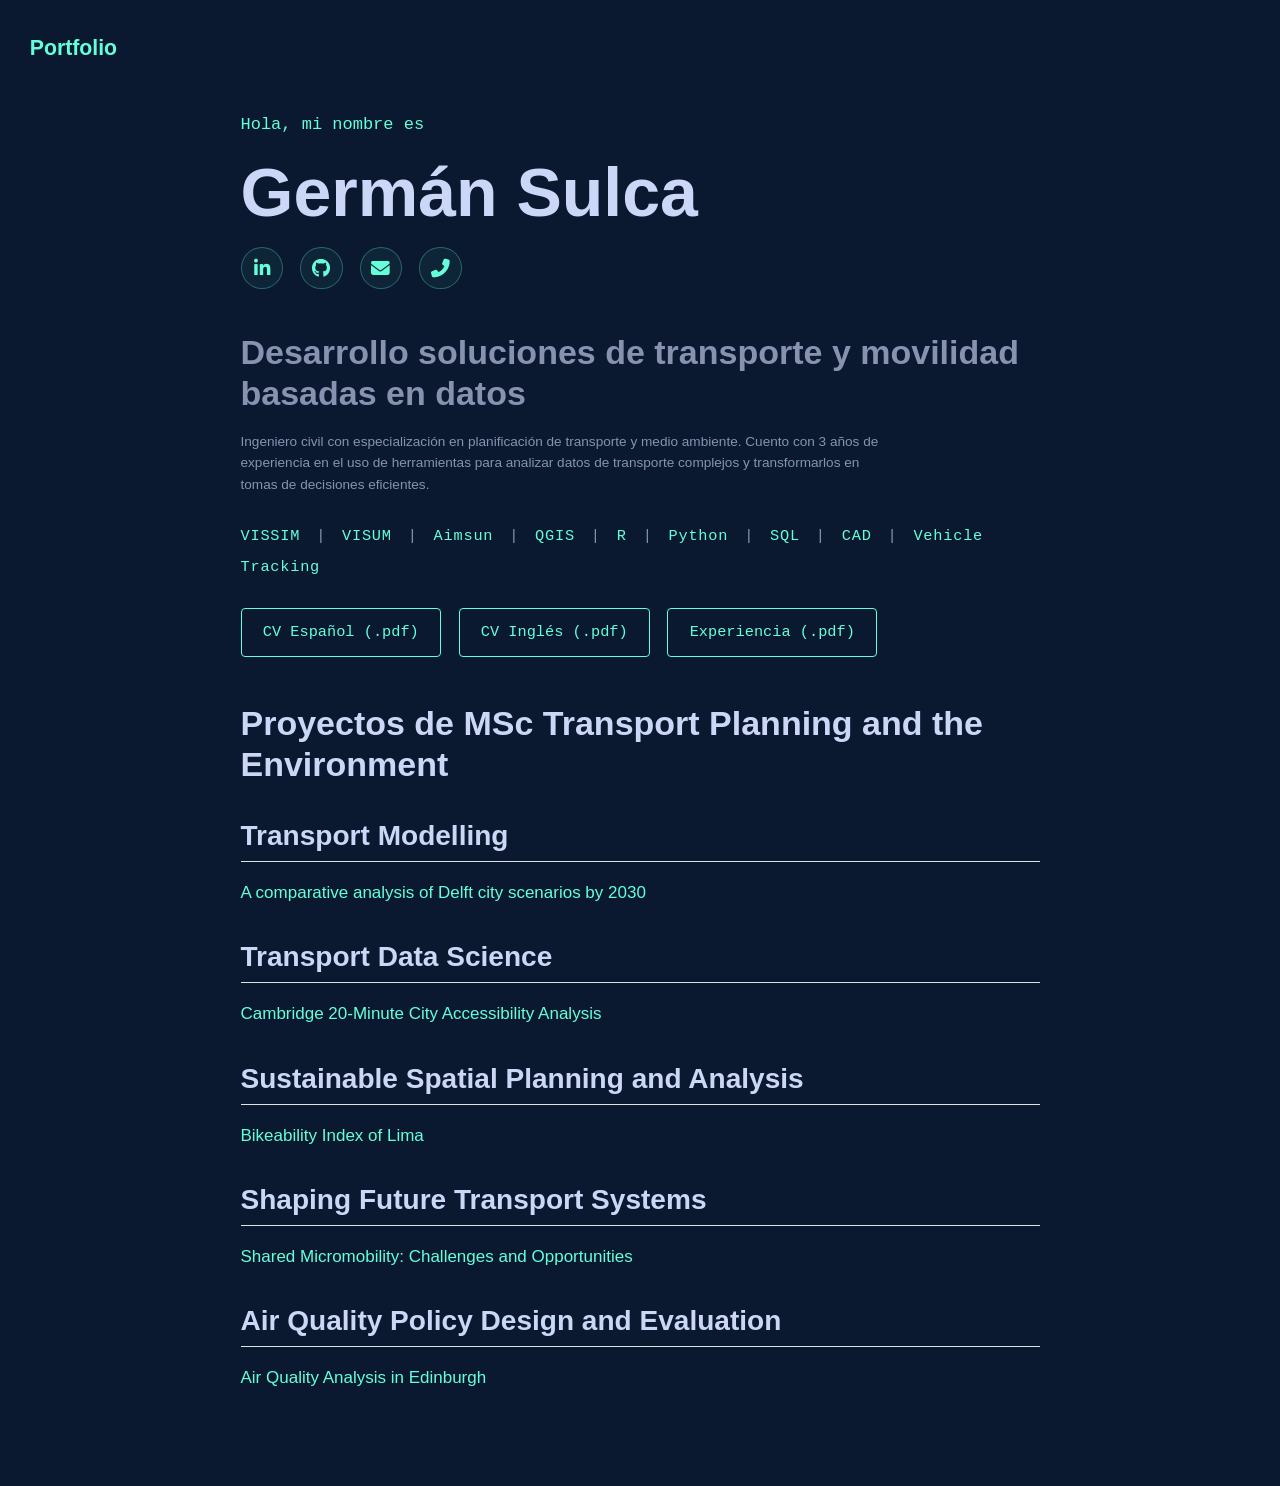
==== commit d7710b43: "style" ====
--- a/docs/index.html
+++ b/docs/index.html
@@ -102,10 +102,9 @@
 
 
 
-<div style="max-width: 800px; margin-top: 3rem; margin-bottom: 4rem;">
-<p class="intro-saludo">
-</p><p>Hola, mi nombre es</p>
-<p></p>
+<div class="intro-saludo">
+<p>Hola, mi nombre es</p>
+</div>
 <div class="intro-nombre">
 <p>Germán Sulca</p>
 </div>
@@ -123,9 +122,9 @@
 <div class="intro-subtitulo">
 <p>Desarrollo soluciones de transporte y movilidad basadas en datos</p>
 </div>
-<p class="intro-descripcion">
-</p><p>Ingeniero civil con especialización en planificación de transporte y medio ambiente. Cuento con 3 años de experiencia en el uso de herramientas para analizar datos de transporte complejos y transformarlos en tomas de decisiones eficientes.</p>
-<p></p>
+<div class="intro-descripcion">
+<p>Ingeniero civil con especialización en planificación de transporte y medio ambiente. Cuento con 3 años de experiencia en el uso de herramientas para analizar datos de transporte complejos y transformarlos en tomas de decisiones eficientes.</p>
+</div>
 <!-- Tira de herramientas -->
 <div style="font-family: monospace; font-size: 0.9rem; color: #64ffda; letter-spacing: 0.05em; line-height: 2; margin-bottom: 1.5rem;">
 <p>VISSIM <span style="color: #8892b0; margin: 0 6px;">|</span> VISUM <span style="color: #8892b0; margin: 0 6px;">|</span> Aimsun <span style="color: #8892b0; margin: 0 6px;">|</span> QGIS <span style="color: #8892b0; margin: 0 6px;">|</span> R <span style="color: #8892b0; margin: 0 6px;">|</span> Python <span style="color: #8892b0; margin: 0 6px;">|</span> SQL <span style="color: #8892b0; margin: 0 6px;">|</span> CAD <span style="color: #8892b0; margin: 0 6px;">|</span> Vehicle Tracking</p>
@@ -133,7 +132,6 @@
 <!-- Botones de CV y Presentación -->
 <div>
 <p><a href="cv/cv_German_ES.pdf" target="_blank" class="btn-portfolio">CV Español (.pdf)</a> <a href="cv/cv_German_EN.pdf" target="_blank" class="btn-portfolio">CV Inglés (.pdf)</a> <a href="cv/Presentacion.pdf" target="_blank" class="btn-portfolio">Experiencia (.pdf)</a></p>
-</div>
 </div>
 <section id="proyectos-de-msc-transport-planning-and-the-environment" class="level1">
 <h1>Proyectos de MSc Transport Planning and the Environment</h1>
--- a/docs/styles.css
+++ b/docs/styles.css
@@ -40,7 +40,7 @@
 .intro-saludo {
   color: #64ffda;
   font-family: monospace;
-  font-size: 1.1rem;
+  font-size: 1rem;
   margin-bottom: 0.5rem;
 }
 
@@ -62,7 +62,7 @@
 }
 
 .intro-descripcion {
-  font-size: 1.1rem;
+  font-size: 0.8rem;
   max-width: 650px;
   margin-top: 0;
   margin-bottom: 1.5rem;
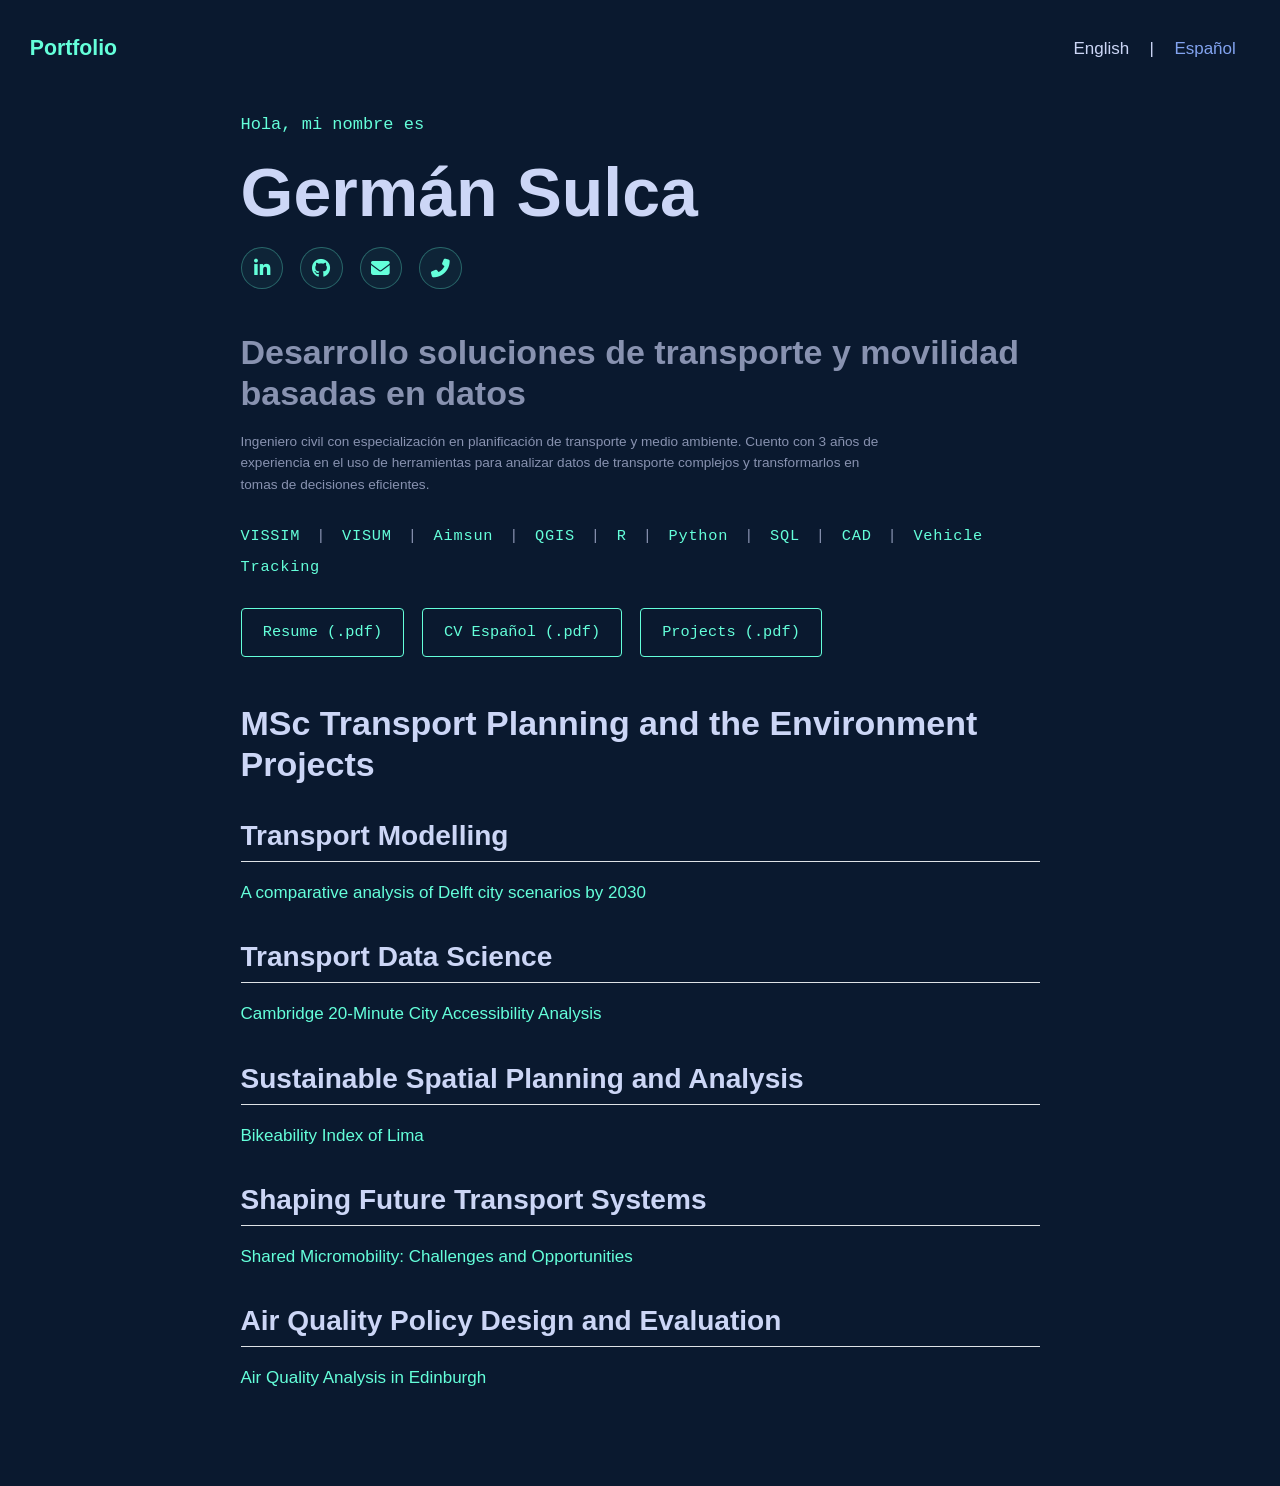
==== commit a0757cc0: "add language" ====
--- a/docs/index.html
+++ b/docs/index.html
@@ -85,9 +85,29 @@
     <span class="navbar-title">Portfolio</span>
     </a>
   </div>
-        <div class="quarto-navbar-tools tools-end">
-</div>
-          <div id="quarto-search" class="" title="Search"></div>
+            <div id="quarto-search" class="" title="Search"></div>
+          <button class="navbar-toggler" type="button" data-bs-toggle="collapse" data-bs-target="#navbarCollapse" aria-controls="navbarCollapse" role="menu" aria-expanded="false" aria-label="Toggle navigation" onclick="if (window.quartoToggleHeadroom) { window.quartoToggleHeadroom(); }">
+  <span class="navbar-toggler-icon"></span>
+</button>
+          <div class="collapse navbar-collapse" id="navbarCollapse">
+            <ul class="navbar-nav navbar-nav-scroll ms-auto">
+  <li class="nav-item">
+    <a class="nav-link" href="./index_en.html"> 
+<span class="menu-text">English</span></a>
+  </li>  
+  <li class="nav-item">
+    <span class="nav-link">
+<span class="menu-text">|</span>
+    </span>
+  </li>  
+  <li class="nav-item">
+    <a class="nav-link active" href="./index.html" aria-current="page"> 
+<span class="menu-text">Español</span></a>
+  </li>  
+</ul>
+          </div> <!-- /navcollapse -->
+            <div class="quarto-navbar-tools">
+</div>
       </div> <!-- /container-fluid -->
     </nav>
 </header>
@@ -131,10 +151,10 @@
 </div>
 <!-- Botones de CV y Presentación -->
 <div>
-<p><a href="cv/cv_German_ES.pdf" target="_blank" class="btn-portfolio">CV Español (.pdf)</a> <a href="cv/cv_German_EN.pdf" target="_blank" class="btn-portfolio">CV Inglés (.pdf)</a> <a href="cv/Presentacion.pdf" target="_blank" class="btn-portfolio">Experiencia (.pdf)</a></p>
-</div>
-<section id="proyectos-de-msc-transport-planning-and-the-environment" class="level1">
-<h1>Proyectos de MSc Transport Planning and the Environment</h1>
+<p><a href="cv/cv_German_EN.pdf" target="_blank" class="btn-portfolio">Resume (.pdf)</a> <a href="cv/cv_German_ES.pdf" target="_blank" class="btn-portfolio">CV Español (.pdf)</a> <a href="cv/Presentacion.pdf" target="_blank" class="btn-portfolio">Projects (.pdf)</a></p>
+</div>
+<section id="msc-transport-planning-and-the-environment-projects" class="level1">
+<h1>MSc Transport Planning and the Environment Projects</h1>
 <section id="transport-modelling" class="level2">
 <h2 class="anchored" data-anchor-id="transport-modelling">Transport Modelling</h2>
 <p><a href="modelling/modelling.html">A comparative analysis of Delft city scenarios by 2030</a></p>
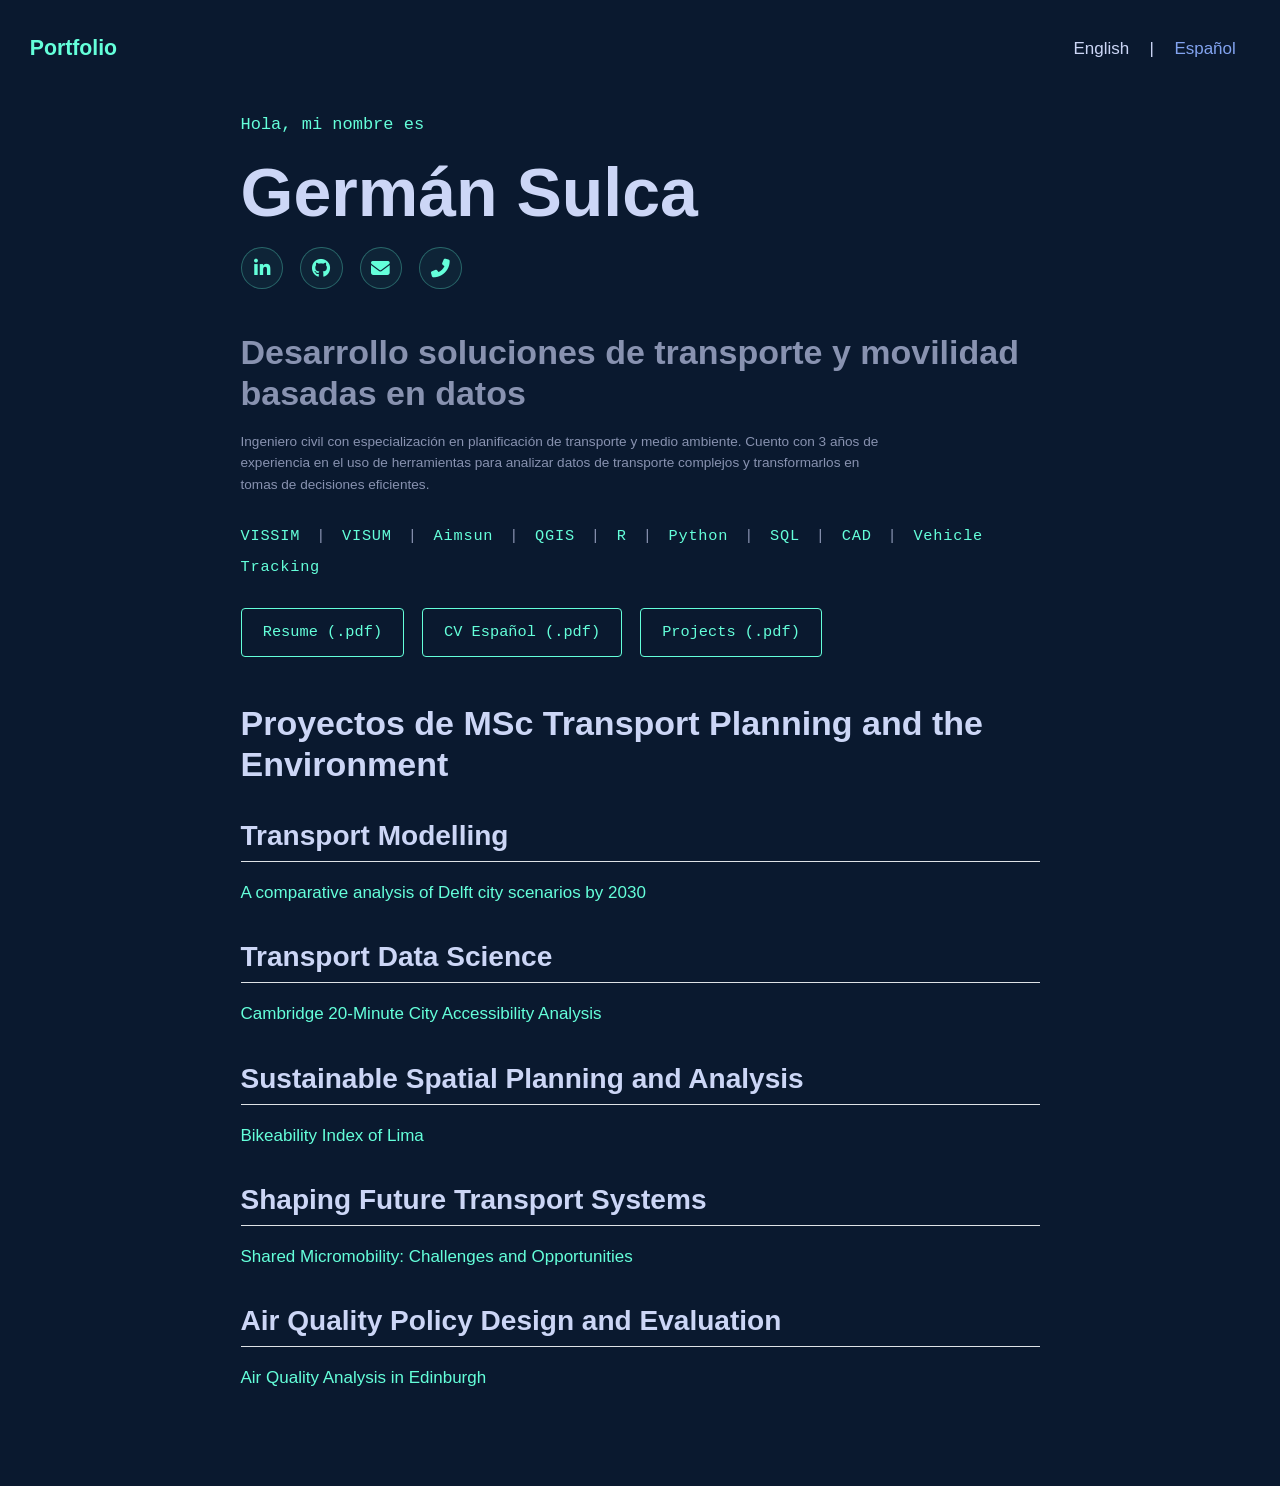
==== commit e167bd10: "minor changs" ====
--- a/docs/index.html
+++ b/docs/index.html
@@ -153,8 +153,8 @@
 <div>
 <p><a href="cv/cv_German_EN.pdf" target="_blank" class="btn-portfolio">Resume (.pdf)</a> <a href="cv/cv_German_ES.pdf" target="_blank" class="btn-portfolio">CV Español (.pdf)</a> <a href="cv/Presentacion.pdf" target="_blank" class="btn-portfolio">Projects (.pdf)</a></p>
 </div>
-<section id="msc-transport-planning-and-the-environment-projects" class="level1">
-<h1>MSc Transport Planning and the Environment Projects</h1>
+<section id="proyectos-de-msc-transport-planning-and-the-environment" class="level1">
+<h1>Proyectos de MSc Transport Planning and the Environment</h1>
 <section id="transport-modelling" class="level2">
 <h2 class="anchored" data-anchor-id="transport-modelling">Transport Modelling</h2>
 <p><a href="modelling/modelling.html">A comparative analysis of Delft city scenarios by 2030</a></p>
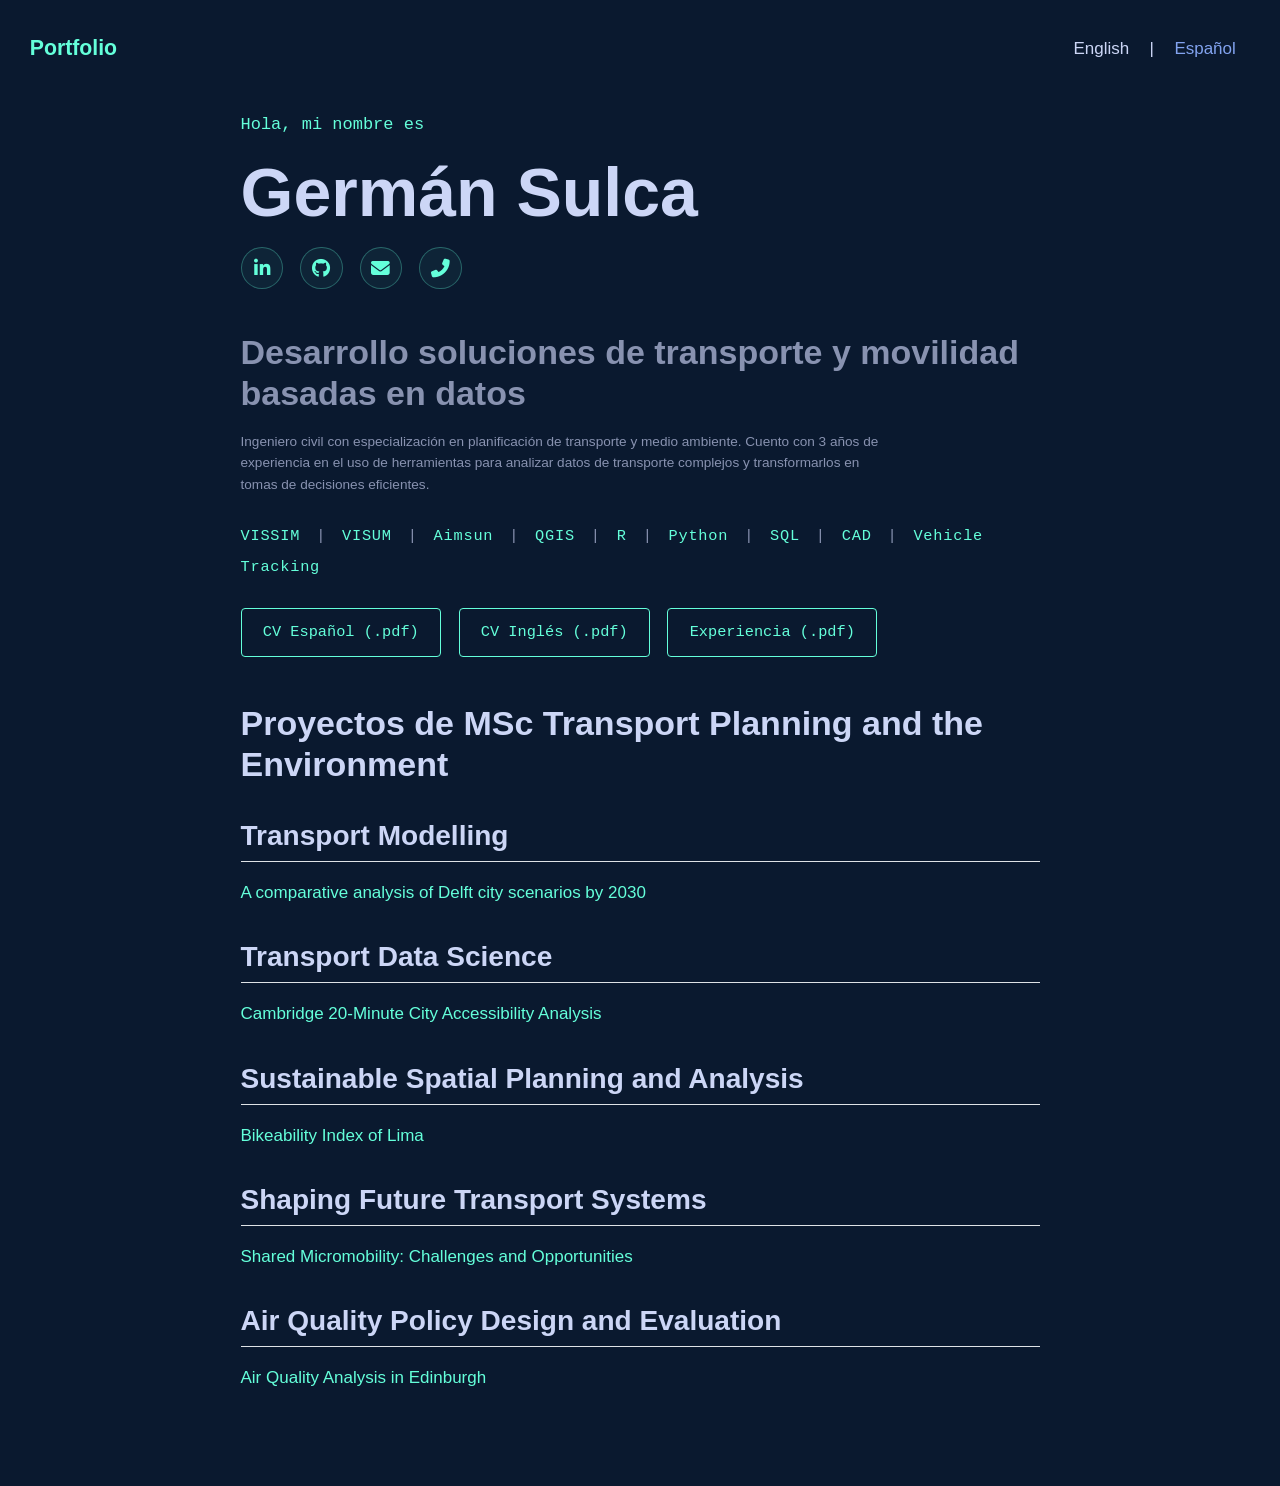
==== commit 4de850e6: "minor chngs" ====
--- a/docs/index.html
+++ b/docs/index.html
@@ -151,7 +151,7 @@
 </div>
 <!-- Botones de CV y Presentación -->
 <div>
-<p><a href="cv/cv_German_EN.pdf" target="_blank" class="btn-portfolio">Resume (.pdf)</a> <a href="cv/cv_German_ES.pdf" target="_blank" class="btn-portfolio">CV Español (.pdf)</a> <a href="cv/Presentacion.pdf" target="_blank" class="btn-portfolio">Projects (.pdf)</a></p>
+<p><a href="cv/cv_German_ES.pdf" target="_blank" class="btn-portfolio">CV Español (.pdf)</a> <a href="cv/cv_German_EN.pdf" target="_blank" class="btn-portfolio">CV Inglés (.pdf)</a> <a href="cv/Presentacion.pdf" target="_blank" class="btn-portfolio">Experiencia (.pdf)</a></p>
 </div>
 <section id="proyectos-de-msc-transport-planning-and-the-environment" class="level1">
 <h1>Proyectos de MSc Transport Planning and the Environment</h1>
